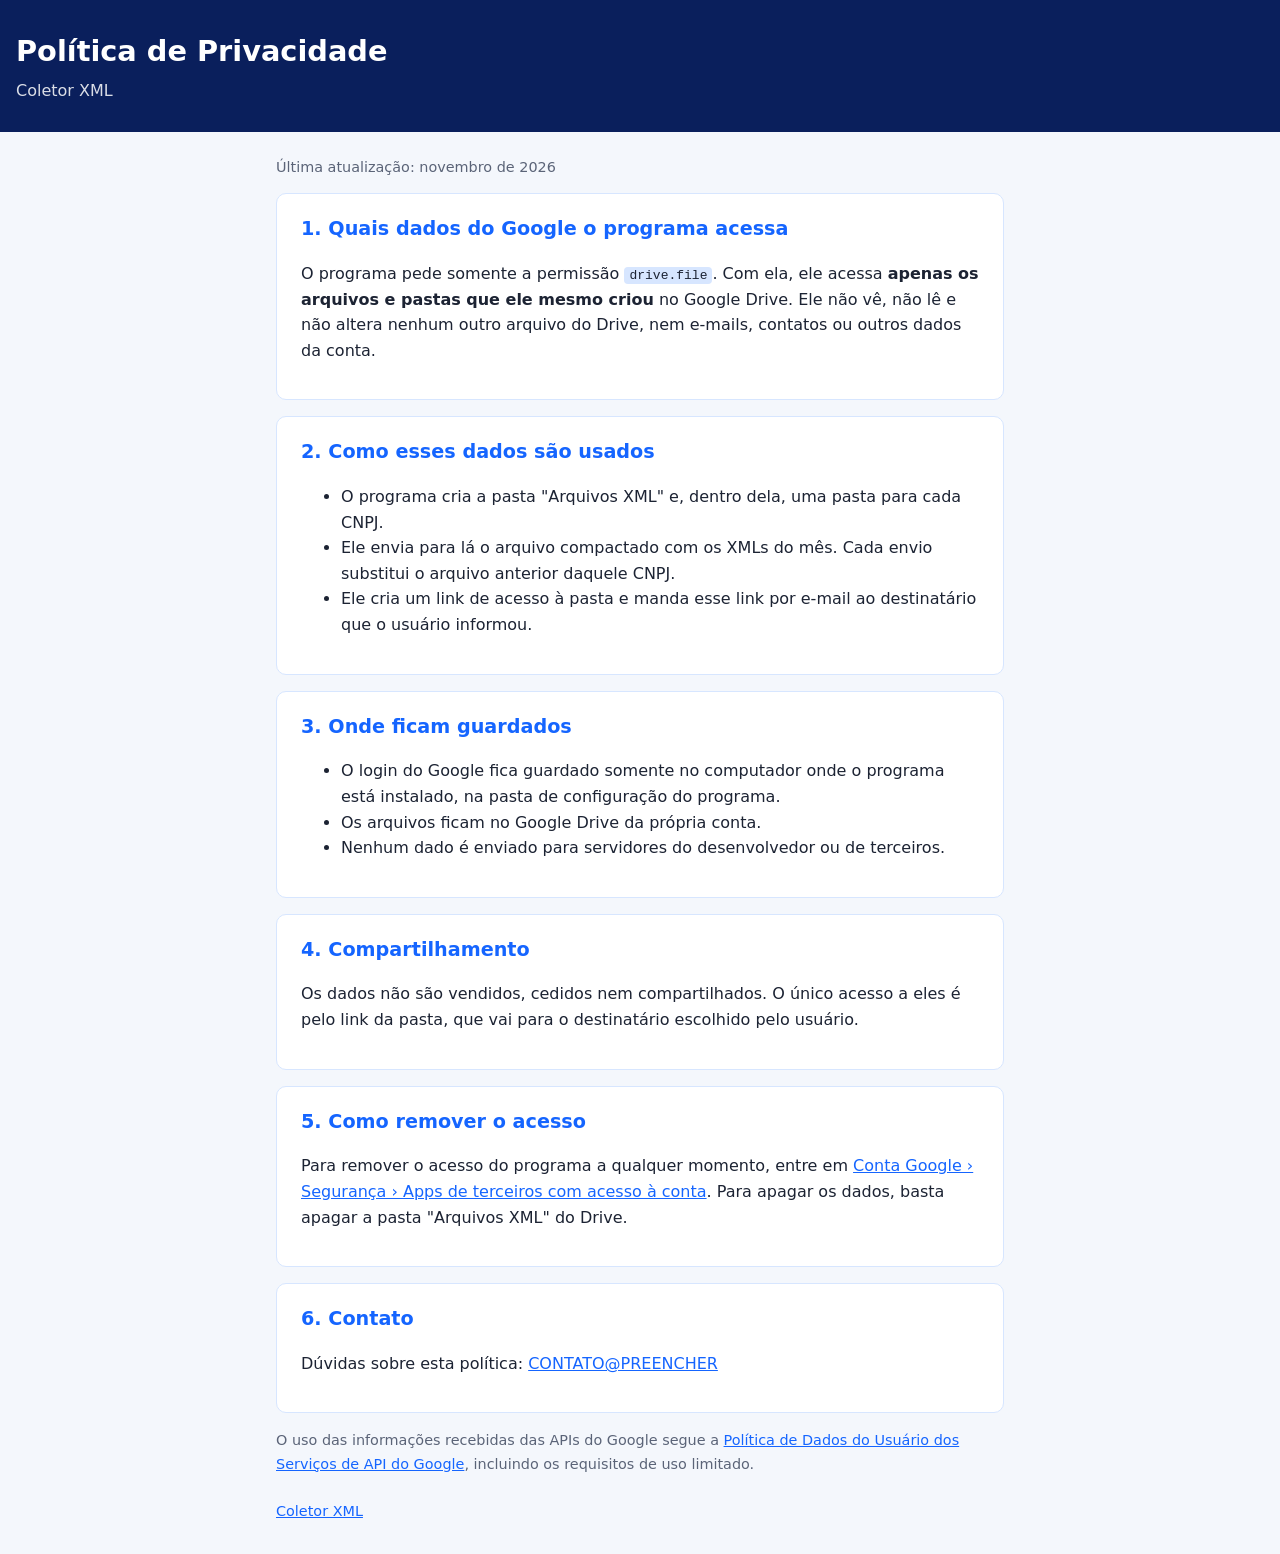
==== docs/privacidade.html @ a6cfd713 "docs: adds the home page and the privacy policy for the Google consent screen Co-Authored-By: Claude" ====
<!DOCTYPE html>
<html lang="pt-BR">
<head>
	<meta charset="UTF-8">
	<meta name="viewport" content="width=device-width, initial-scale=1">
	<title>Política de Privacidade - Coletor XML</title>
	<meta name="description" content="Como o Coletor XML usa os dados da conta Google.">
	<link rel="stylesheet" href="style.css">
</head>
<body>
	<header>
		<h1>Política de Privacidade</h1>
		<p>Coletor XML</p>
	</header>

	<main>
		<p class="muted">Última atualização: novembro de 2026</p>

		<section>
			<h2>1. Quais dados do Google o programa acessa</h2>
			<p>
				O programa pede somente a permissão <code>drive.file</code>. Com ela, ele acessa
				<strong>apenas os arquivos e pastas que ele mesmo criou</strong> no Google Drive.
				Ele não vê, não lê e não altera nenhum outro arquivo do Drive, nem e-mails, contatos ou outros dados da conta.
			</p>
		</section>

		<section>
			<h2>2. Como esses dados são usados</h2>
			<ul>
				<li>O programa cria a pasta "Arquivos XML" e, dentro dela, uma pasta para cada CNPJ.</li>
				<li>Ele envia para lá o arquivo compactado com os XMLs do mês. Cada envio substitui o arquivo anterior daquele CNPJ.</li>
				<li>Ele cria um link de acesso à pasta e manda esse link por e-mail ao destinatário que o usuário informou.</li>
			</ul>
		</section>

		<section>
			<h2>3. Onde ficam guardados</h2>
			<ul>
				<li>O login do Google fica guardado somente no computador onde o programa está instalado, na pasta de configuração do programa.</li>
				<li>Os arquivos ficam no Google Drive da própria conta.</li>
				<li>Nenhum dado é enviado para servidores do desenvolvedor ou de terceiros.</li>
			</ul>
		</section>

		<section>
			<h2>4. Compartilhamento</h2>
			<p>
				Os dados não são vendidos, cedidos nem compartilhados. O único acesso a eles é pelo link da pasta,
				que vai para o destinatário escolhido pelo usuário.
			</p>
		</section>

		<section>
			<h2>5. Como remover o acesso</h2>
			<p>
				Para remover o acesso do programa a qualquer momento, entre em
				<a href="https://myaccount.google.com/connections">Conta Google › Segurança › Apps de terceiros com acesso à conta</a>.
				Para apagar os dados, basta apagar a pasta "Arquivos XML" do Drive.
			</p>
		</section>

		<section>
			<h2>6. Contato</h2>
			<p>Dúvidas sobre esta política: <a href="mailto:CONTATO@PREENCHER">CONTATO@PREENCHER</a></p>
		</section>

		<p class="muted">
			O uso das informações recebidas das APIs do Google segue a
			<a href="https://developers.google.com/terms/api-services-user-data-policy">Política de Dados do Usuário dos Serviços de API do Google</a>,
			incluindo os requisitos de uso limitado.
		</p>
	</main>

	<footer>
		<a href="index.html">Coletor XML</a>
	</footer>
</body>
</html>
---- docs/style.css ----
:root {
	--navy: #0a1f5c;
	--blue: #1565ff;
	--bg: #f4f7fc;
	--card: #ffffff;
	--text: #1c2333;
	--muted: #5b6478;
	--line: #d7e6ff;
}

@media (prefers-color-scheme: dark) {
	:root {
		--navy: #13265a;
		--blue: #3fc8ff;
		--bg: #0a1430;
		--card: #101d42;
		--text: #e6ecf8;
		--muted: #a3b0cc;
		--line: #1f3570;
	}
}

* {
	box-sizing: border-box;
}

body {
	margin: 0;
	background: var(--bg);
	color: var(--text);
	font-family: "Segoe UI", system-ui, -apple-system, sans-serif;
	line-height: 1.6;
}

header {
	background: var(--navy);
	color: #ffffff;
	padding: 28px 16px;
}

header h1 {
	margin: 0;
	font-size: 1.8rem;
}

header p {
	margin: 4px 0 0;
	opacity: 0.85;
}

main {
	max-width: 760px;
	margin: 24px auto;
	padding: 0 16px;
}

section {
	background: var(--card);
	border: 1px solid var(--line);
	border-radius: 10px;
	padding: 20px 24px;
	margin-bottom: 16px;
}

h2 {
	margin-top: 0;
	font-size: 1.2rem;
	color: var(--blue);
}

a {
	color: var(--blue);
}

code {
	background: var(--line);
	border-radius: 4px;
	padding: 1px 5px;
}

.muted {
	color: var(--muted);
	font-size: 0.9rem;
}

footer {
	max-width: 760px;
	margin: 0 auto 32px;
	padding: 0 16px;
	color: var(--muted);
	font-size: 0.9rem;
}
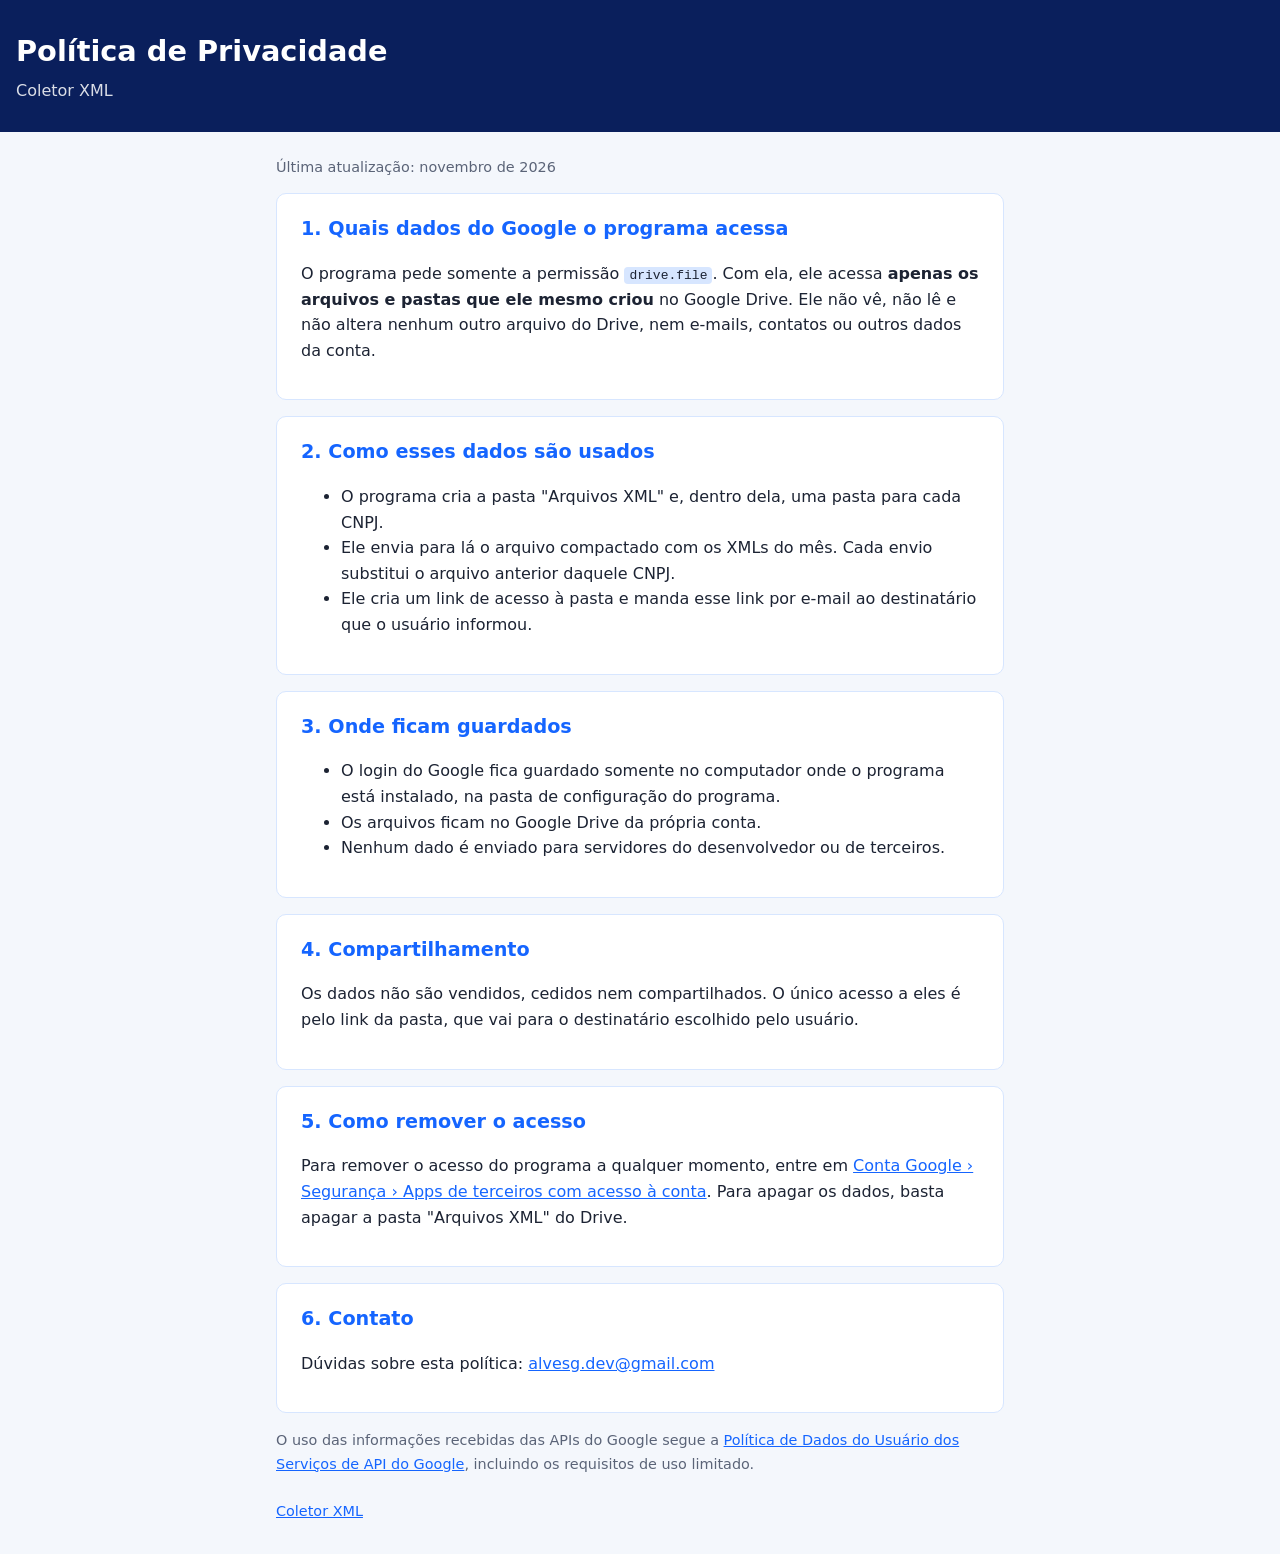
==== commit 246ddb30: "docs: fills in the contact e-mail of the privacy policy Co-Authored-By: Claude Opus 5.5 <noreply@ant" ====
--- a/docs/privacidade.html
+++ b/docs/privacidade.html
@@ -62,7 +62,7 @@
 
 		<section>
 			<h2>6. Contato</h2>
-			<p>Dúvidas sobre esta política: <a href="mailto:CONTATO@PREENCHER">CONTATO@PREENCHER</a></p>
+			<p>Dúvidas sobre esta política: <a href="mailto:alvesg.dev@gmail.com">alvesg.dev@gmail.com</a></p>
 		</section>
 
 		<p class="muted">
